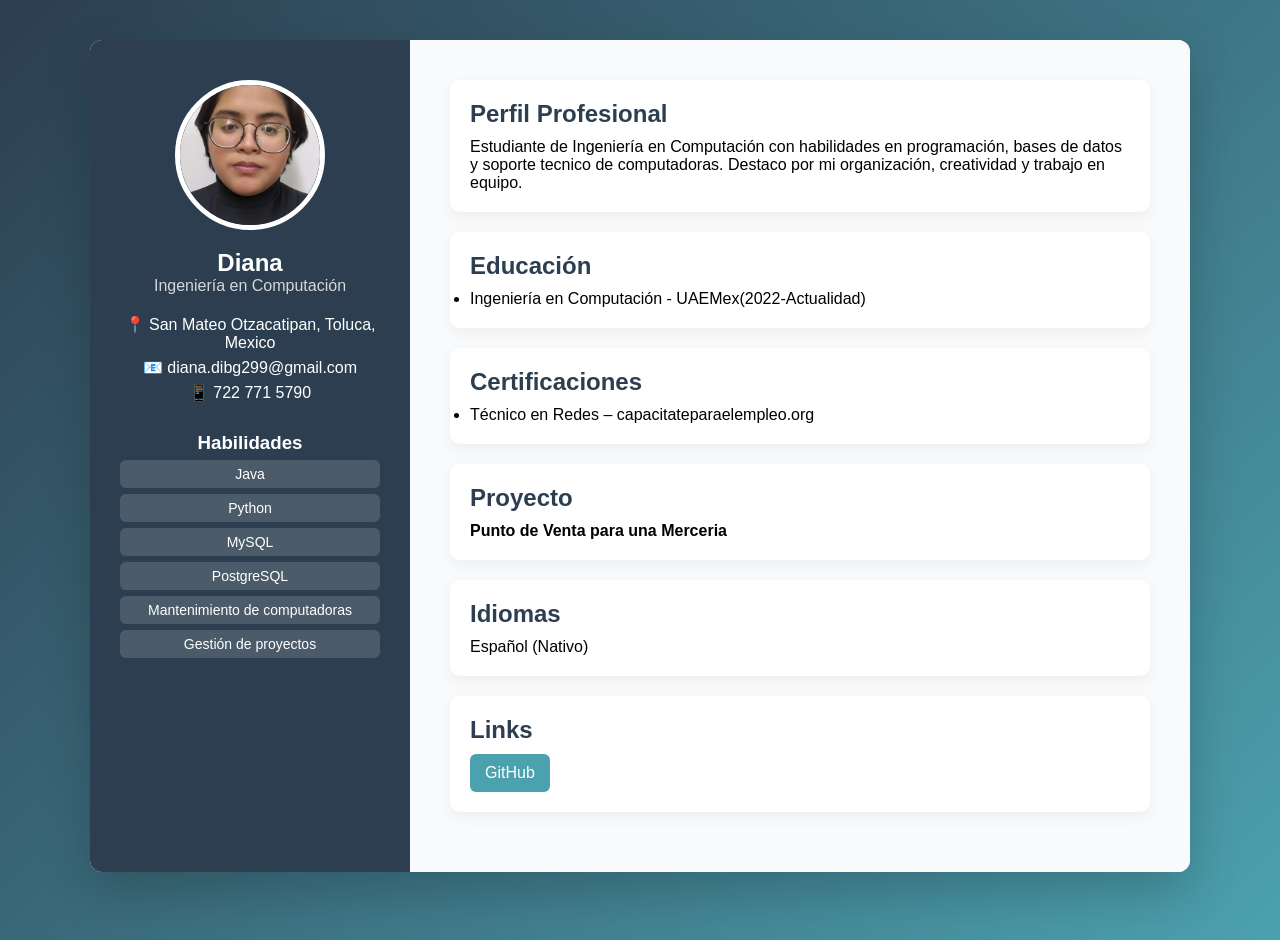
==== cv.html @ 265f6b19 "Cambio del index y agrega ordenamiento" ====
<!DOCTYPE html>
<html lang="es">
<head>
    <meta charset="UTF-8">
    <title>CV - Diana</title>
    <link rel="stylesheet" href="css/styles.css">
    <meta name="viewport" content="width=device-width, initial-scale=1.0">
</head>
<body>

<div class="wrapper">

    <aside class="sidebar">
        <img src="../../img/dibg.jpeg" alt="Foto de perfil" class="profile-pic">

        <h1>Diana</h1>
        <p class="role">Ingeniería en Computación</p>

        <div class="contact">
            <p>📍 San Mateo Otzacatipan, Toluca, Mexico</p>
            <p>📧 diana.dibg299@gmail.com</p>
            <p>📱 722 771 5790</p>
        </div>

        <div class="skills">
            <h3>Habilidades</h3>
            <div class="skill">Java</div>
            <div class="skill">Python</div>
            <div class="skill">MySQL</div>
            <div class="skill">PostgreSQL</div>
            <div class="skill">Mantenimiento de computadoras</div>
            <div class="skill">Gestión de proyectos</div>
        </div>
    </aside>

    <main class="content">

        <section class="card">
            <h2>Perfil Profesional</h2>
            <p>
                Estudiante de Ingeniería en Computación con habilidades en programación, bases de datos 
                y soporte tecnico de computadoras. 
                Destaco por mi organización, creatividad y trabajo en equipo.
            </p>
        </section>

        <section class="card">
            <h2>Educación</h2>
            <ul>
                <li>Ingeniería en Computación - UAEMex(2022-Actualidad)</li>
            </ul>
        </section>

        <section class="card">
            <h2>Certificaciones</h2>
            <ul>
                <li>Técnico en Redes – capacitateparaelempleo.org</li>
            </ul>
        </section>

        <section class="card">
            <h2>Proyecto</h2>
            <p><strong>Punto de Venta para una Merceria</strong></p>
        </section>

        <section class="card">
            <h2>Idiomas</h2>
            <p>Español (Nativo)</p>
        </section>

        <section class="card">
            <h2>Links</h2>
            <a href="https://github.com/DDD989" target="_blank" class="btn">GitHub</a>
        </section>

    </main>

</div>

</body>
</html>
---- css/styles.css ----
* {
    margin: 0;
    padding: 0;
    box-sizing: border-box;
}

body {
    font-family: 'Segoe UI', sans-serif;
    background: linear-gradient(135deg, #2c3e50, #4ca1af);
    min-height: 100vh;
}

/* LAYOUT */

.wrapper {
    display: flex;
    max-width: 1100px;
    margin: 40px auto;
    background: white;
    border-radius: 12px;
    overflow: hidden;
    box-shadow: 0 20px 50px rgba(0,0,0,0.2);
}

/* SIDEBAR */

.sidebar {
    background: #2c3e50;
    color: white;
    width: 320px;
    padding: 40px 30px;
    text-align: center;
}

.profile-pic {
    width: 150px;
    height: 150px;
    border-radius: 50%;
    object-fit: cover;
    border: 5px solid white;
    margin-bottom: 15px;
}

.role {
    opacity: 0.8;
    margin-bottom: 20px;
}

.contact p {
    margin: 6px 0;
}

/* SKILLS */

.skills {
    margin-top: 30px;
}

.skill {
    background: rgba(255,255,255,0.15);
    margin: 6px 0;
    padding: 6px;
    border-radius: 6px;
    font-size: 14px;
}

/* CONTENT */

.content {
    flex: 1;
    padding: 40px;
    background: #f9fafc;
}

.card {
    background: white;
    padding: 20px;
    margin-bottom: 20px;
    border-radius: 10px;
    box-shadow: 0 5px 15px rgba(0,0,0,0.05);
}

h2 {
    margin-bottom: 10px;
    color: #2c3e50;
}

/* BUTTON */

.btn {
    display: inline-block;
    padding: 10px 15px;
    background: #4ca1af;
    color: white;
    border-radius: 6px;
    text-decoration: none;
    transition: 0.3s;
}

.btn:hover {
    background: #2c3e50;
}

/* 📱 RESPONSIVE */

@media (max-width: 900px) {
    .wrapper {
        flex-direction: column;
    }

    .sidebar {
        width: 100%;
    }

    .content {
        padding: 25px;
    }

    .profile-pic {
        width: 120px;
        height: 120px;
    }
}

.controls {
    background: #1e293b;
    border: 1px solid #334155;
    border-radius: 12px;
    padding: 20px;
    margin-bottom: 25px;
    display: flex;
    gap: 12px;
    align-items: center;
    justify-content: flex-end;
    flex-wrap: wrap;
}

.controls label {
    color: #e2e8f0;
    font-weight: bold;
}

.controls select {
    padding: 10px 14px;
    border-radius: 8px;
    border: 1px solid #38bdf8;
    background: #0f172a;
    color: #e2e8f0;
    cursor: pointer;
}
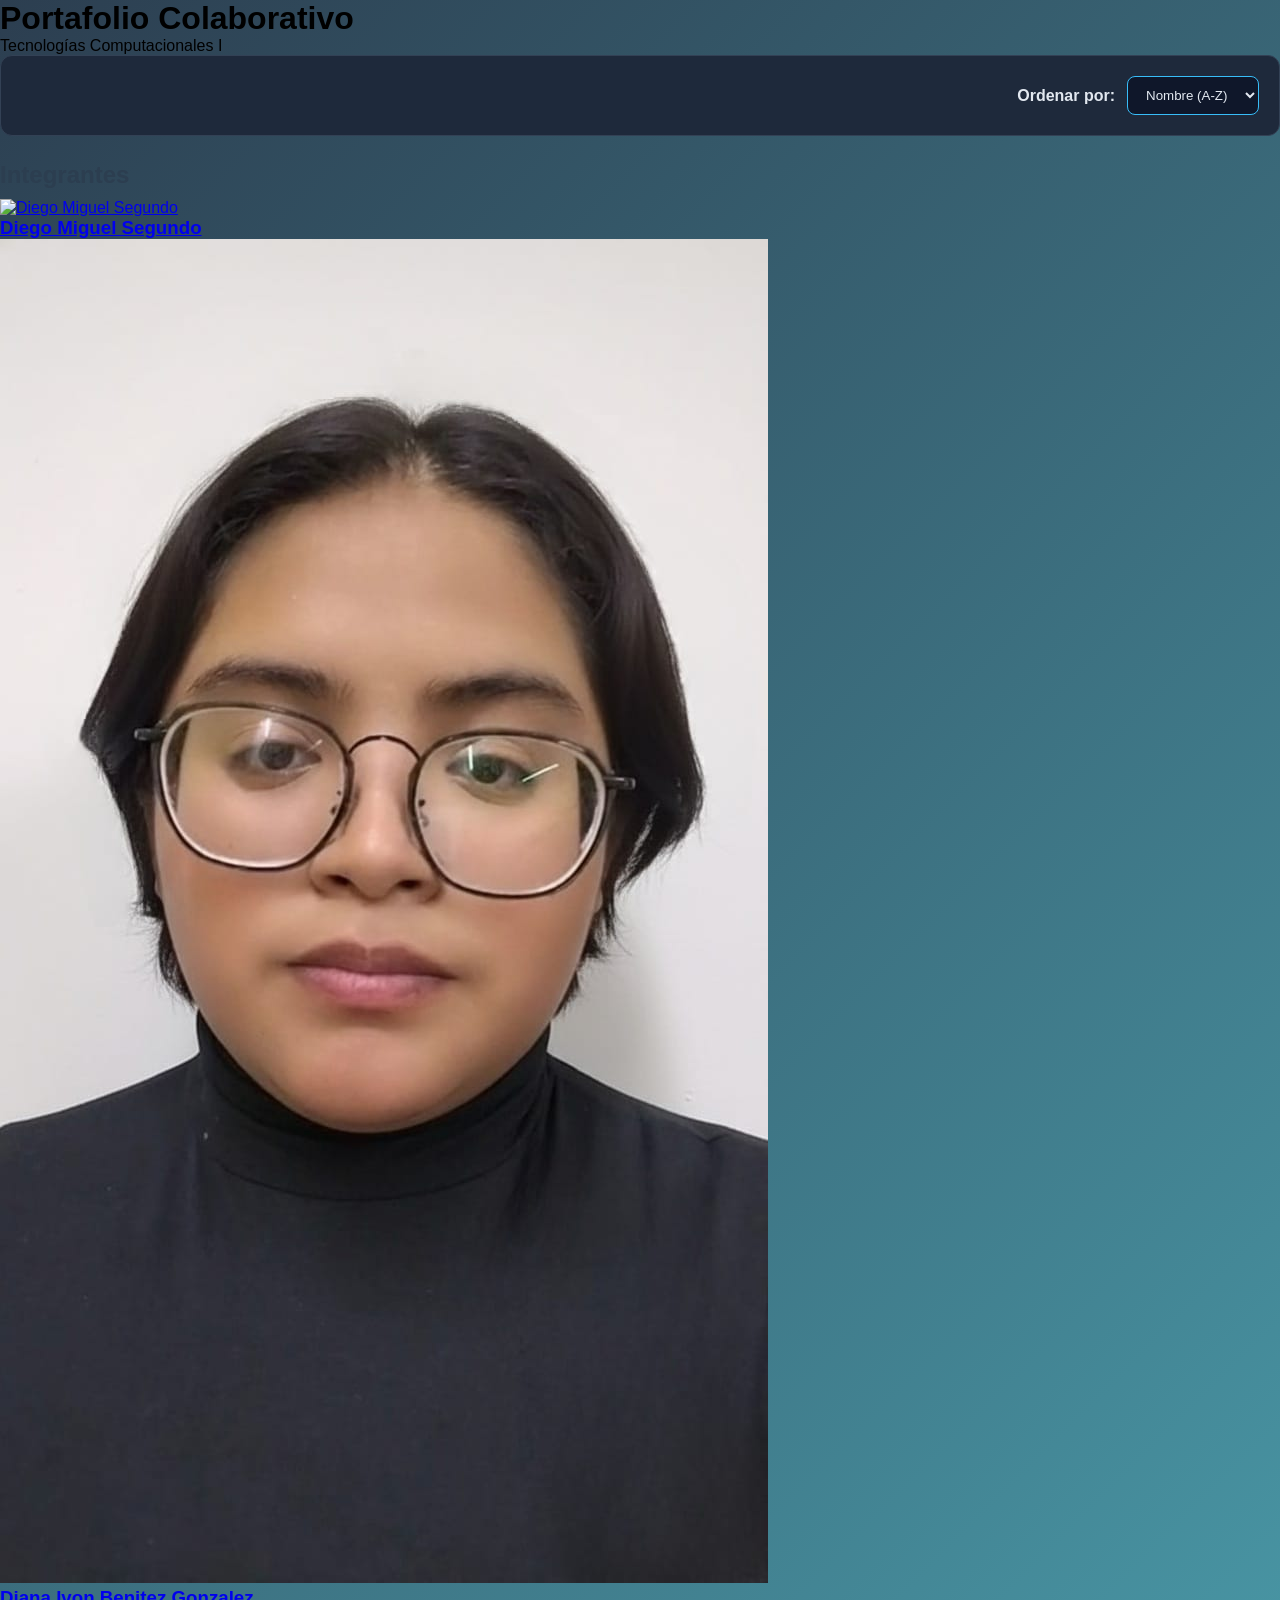
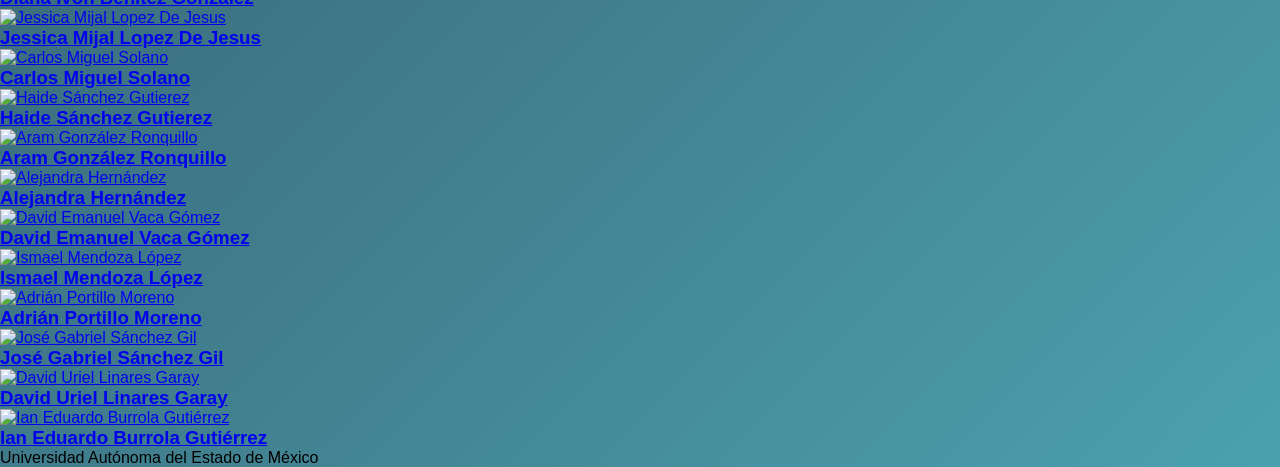
==== commit c29baba2: "Agrega ordenamiento con JS" ====
--- a/cv.html
+++ b/cv.html
@@ -1,81 +1,132 @@
-<!DOCTYPE html>
+<!doctype html>
 <html lang="es">
 <head>
-    <meta charset="UTF-8">
-    <title>CV - Diana</title>
+    <meta charset="UTF-8" />
+    <title>Portafolio Colaborativo</title>
+    <meta name="viewport" content="width=device-width, initial-scale=1.0" />
     <link rel="stylesheet" href="css/styles.css">
-    <meta name="viewport" content="width=device-width, initial-scale=1.0">
 </head>
-<body>
 
-<div class="wrapper">
+<body class="home">
+    <header>
+        <h1>Portafolio Colaborativo</h1>
+        <p>Tecnologías Computacionales I</p>
+    </header>
 
-    <aside class="sidebar">
-        <img src="../../img/dibg.jpeg" alt="Foto de perfil" class="profile-pic">
+    <main class="container">
 
-        <h1>Diana</h1>
-        <p class="role">Ingeniería en Computación</p>
-
-        <div class="contact">
-            <p>📍 San Mateo Otzacatipan, Toluca, Mexico</p>
-            <p>📧 diana.dibg299@gmail.com</p>
-            <p>📱 722 771 5790</p>
-        </div>
-
-        <div class="skills">
-            <h3>Habilidades</h3>
-            <div class="skill">Java</div>
-            <div class="skill">Python</div>
-            <div class="skill">MySQL</div>
-            <div class="skill">PostgreSQL</div>
-            <div class="skill">Mantenimiento de computadoras</div>
-            <div class="skill">Gestión de proyectos</div>
-        </div>
-    </aside>
-
-    <main class="content">
-
-        <section class="card">
-            <h2>Perfil Profesional</h2>
-            <p>
-                Estudiante de Ingeniería en Computación con habilidades en programación, bases de datos 
-                y soporte tecnico de computadoras. 
-                Destaco por mi organización, creatividad y trabajo en equipo.
-            </p>
+        <section class="controls">
+            <label for="sort">Ordenar por:</label>
+            <select id="sort">
+                <option value="az">Nombre (A-Z)</option>
+                <option value="za">Nombre (Z-A)</option>
+            </select>
         </section>
 
-        <section class="card">
-            <h2>Educación</h2>
-            <ul>
-                <li>Ingeniería en Computación - UAEMex(2022-Actualidad)</li>
-            </ul>
-        </section>
+        <section class="members">
+            <h2>Integrantes</h2>
+            <div class="grid" id="cards-container">
 
-        <section class="card">
-            <h2>Certificaciones</h2>
-            <ul>
-                <li>Técnico en Redes – capacitateparaelempleo.org</li>
-            </ul>
-        </section>
+                <div class="card-index" data-name="Diego Miguel Segundo">
+                    <a href="cv/dms/">
+                        <img src="img/dms.jpeg" alt="Diego Miguel Segundo">
+                        <h3>Diego Miguel Segundo</h3>
+                    </a>
+                </div>
 
-        <section class="card">
-            <h2>Proyecto</h2>
-            <p><strong>Punto de Venta para una Merceria</strong></p>
-        </section>
+                <div class="card-index" data-name="Diana Ivon Benitez Gonzalez">
+                    <a href="cv/dibg/">
+                        <img src="img/dibg.jpeg" alt="Diana Ivon Benitez Gonzalez">
+                        <h3>Diana Ivon Benitez Gonzalez</h3>
+                    </a>
+                </div>
 
-        <section class="card">
-            <h2>Idiomas</h2>
-            <p>Español (Nativo)</p>
-        </section>
+                <div class="card-index" data-name="Jessica Mijal Lopez De Jesus">
+                    <a href="cv/Mijal/">
+                        <img src="img/Mijal.jpeg" alt="Jessica Mijal Lopez De Jesus">
+                        <h3>Jessica Mijal Lopez De Jesus</h3>
+                    </a>
+                </div>
 
-        <section class="card">
-            <h2>Links</h2>
-            <a href="https://github.com/DDD989" target="_blank" class="btn">GitHub</a>
+                <div class="card-index" data-name="Carlos Miguel Solano">
+                    <a href="cv/cs/">
+                        <img src="img/CS.jpeg" alt="Carlos Miguel Solano" loading="lazy">
+                        <h3>Carlos Miguel Solano</h3>
+                    </a>
+                </div>
+
+                <div class="card-index" data-name="Haide Sánchez Gutierez">
+                    <a href="cv/hsg/">
+                        <img src="img/hsg.jpeg" alt="Haide Sánchez Gutierez" loading="lazy">
+                        <h3>Haide Sánchez Gutierez</h3>
+                    </a>
+                </div>
+
+                <div class="card-index" data-name="Aram González Ronquillo">
+                    <a href="cv/aram/">
+                        <img src="img/aram.jpeg" alt="Aram González Ronquillo" loading="lazy">
+                        <h3>Aram González Ronquillo</h3>
+                    </a>
+                </div>
+
+                <div class="card-index" data-name="Alejandra Hernández">
+                    <a href="cv/alejandra/">
+                        <img src="img/alejandra.jpg" alt="Alejandra Hernández" loading="lazy">
+                        <h3>Alejandra Hernández</h3>
+                    </a>
+                </div>
+
+                <div class="card-index" data-name="David Emanuel Vaca Gómez">
+                    <a href="cv/david/">
+                        <img src="img/david.jpeg" alt="David Emanuel Vaca Gómez" loading="lazy">
+                        <h3>David Emanuel Vaca Gómez</h3>
+                    </a>
+                </div>
+
+                <div class="card-index" data-name="Ismael Mendoza López">
+                    <a href="cv/ismael/">
+                        <img src="img/ismael.jpeg" alt="Ismael Mendoza López" loading="lazy">
+                        <h3>Ismael Mendoza López</h3>
+                    </a>
+                </div>
+
+                <div class="card-index" data-name="Adrián Portillo Moreno">
+                    <a href="cv/adrian/">
+                        <img src="img/adrian.jpg" alt="Adrián Portillo Moreno" loading="lazy">
+                        <h3>Adrián Portillo Moreno</h3>
+                    </a>
+                </div>
+
+                  <div class="card-index" data-name="José Gabriel Sánchez Gil">
+                    <a href="cv/gabo/">
+                        <img src="img/gabo.jpeg" alt="José Gabriel Sánchez Gil" loading="lazy">
+                        <h3>José Gabriel Sánchez Gil</h3>
+                    </a>
+                </div>
+
+                <div class="card-index" data-name="David Uriel Linares Garay">
+                    <a href="cv/davidl/">
+                        <img src="img/davidl.jpeg" alt="David Uriel Linares Garay" loading="lazy">
+                        <h3>David Uriel Linares Garay</h3>
+                    </a>
+                </div>
+
+                <div class="card-index" data-name="Ian Eduardo Burrola Gutiérrez">
+                    <a href="cv/ian/">
+                        <img src="img/ian.jpeg" alt="Ian Eduardo Burrola Gutiérrez" loading="lazy">
+                        <h3>Ian Eduardo Burrola Gutiérrez</h3>
+                    </a>
+                </div>
+
+            </div>
         </section>
 
     </main>
 
-</div>
+    <footer>
+        <p>Universidad Autónoma del Estado de México</p>
+    </footer>
 
+    <script src="js/main.js"></script>
 </body>
 </html>
